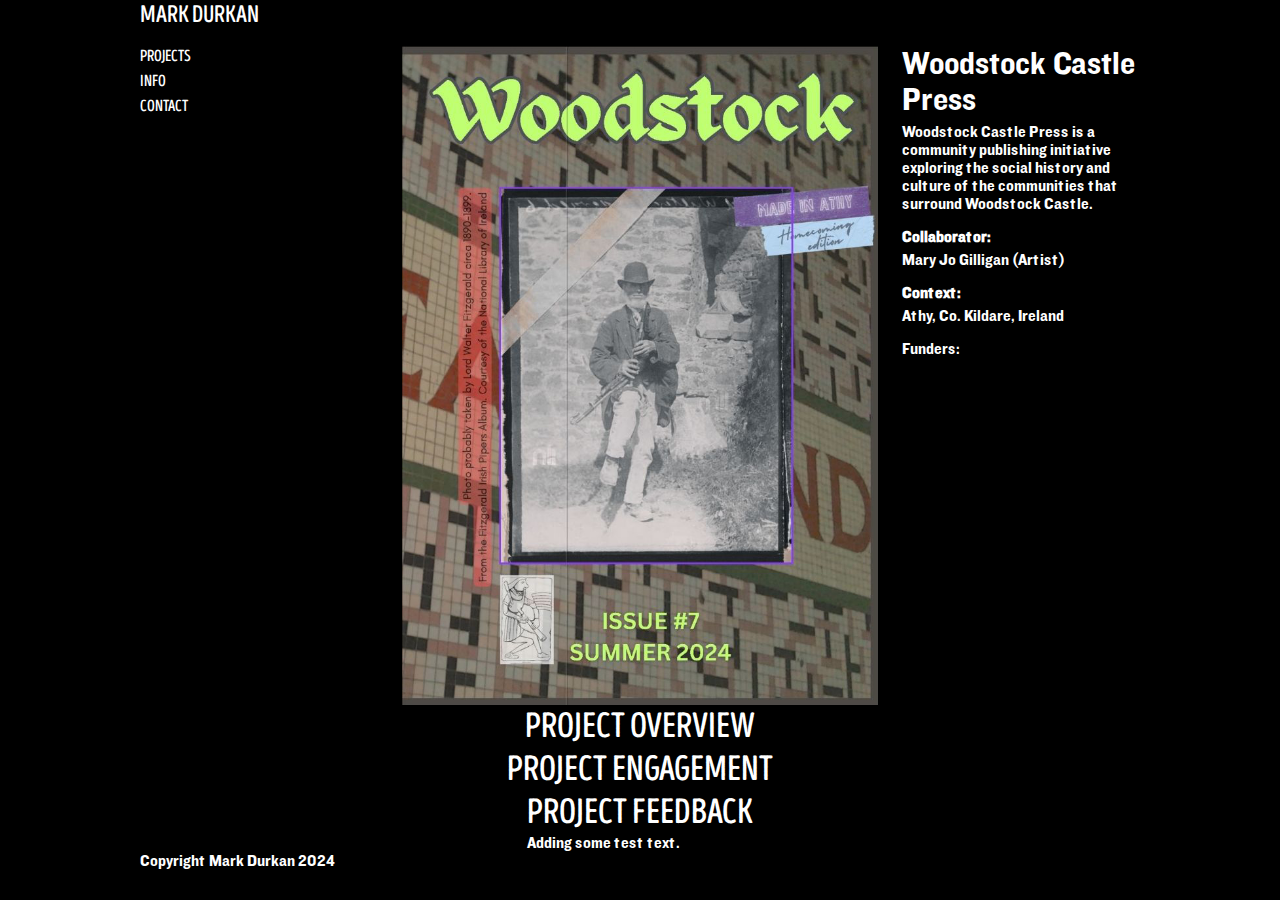
==== index.html @ ce2ef2d5 "add transition animation to the links menu" ====
<!DOCTYPE html>
<html lang="en">
<head>
    <meta charset="UTF-8">
    <meta name="viewport" content="width=device-width, initial-scale=1.0">
    <title>Woodstock</title>
    <link rel="stylesheet" href="style.css" />
</head>
<body>
    <section id="hero">
        <header>MARK DURKAN</header>
        <div id="heroContent">
            <nav>
                <ul id="pageLinks">
                    <li id="projects" class="projects links">PROJECTS
                        <ul id="projectLinks">
                            <li>WOODSTOCK</li>
                            <li>ALIBI</li>
                            <li>UNION</li>
                            <li>IN ASTONISHED WALL...</li>
                            <li>CASUAL CULT CREATION</li>
                            <li>ARCHI-TYPE</li>
                        </ul>
                    </li>
                    <li class="info links">INFO</li>
                    <li class="contact links">CONTACT</li>
                </ul>
            </nav>
            <img id="poster" src="/media/woodstock poster.jpg" 
                 alt="Poster of Woodstock project" />
            <div id="projectContext">
                    <div class="projectContextInfo">
                        <p id="projectTitle">Woodstock Castle Press</p>
                        <p>Woodstock Castle Press is a community publishing
                            initiative exploring the social history and
                            culture of the communities that surround
                            Woodstock Castle.</p>
                    </div>
                    <div class="projectContextInfo">
                        <p><strong>Collaborator:</strong></p>
                        <p>Mary Jo Gilligan (Artist)</p>
                    </div>
                    <div class="projectContextInfo">
                        <p><strong>Context:</strong></p>
                        <p>Athy, Co. Kildare, Ireland</p>
                    </div>
                    <div class="projectContextInfo">
                        <p><underline>Funders:</underline></p>
                    </div>
            </div> 
        </div>
    </section>
    <main>
        <section id="overview">
            <h1>PROJECT OVERVIEW</h1>
        </section>
        <section id="engagement">
            <h2>PROJECT ENGAGEMENT</h2>
        </section>
        <section id="feedback">
            <h2>PROJECT FEEDBACK</h2>
            <p>Adding some test text.</p>
        </section>
    </main>
 
    <footer>Copyright Mark Durkan 2024</footer>

    <script src="script.js"></script>
</body>
</html>
---- style.css ----
@font-face {
    font-family: 'HeaderFont';
    src: url('./fonts/IntroHeadB-Trial-Base.woff2') format('woff2');
    font-weight: normal;
    font-style: normal;
}

@font-face {
    font-family: 'BodyFont';
    src: url('./fonts/Knockout-HTF51-Middleweight.woff2') format('woff2');
    font-weight: normal;
    font-style: normal;
}

@font-face {
    font-family: 'BodyFontItalic';
    src: url('./fonts/Knockout-HTF51-Middleweight.woff2') format('woff2');
    font-weight: normal;
    font-style: italic;
}
* {
    margin: 0px;
    padding: 0px;
}
body {
    font-family: 'BodyFont', sans-serif;
    background: black;
    color: white;
    width: 80%;
    max-width: 1000px;
    margin: 0 auto;
}
header {
    font-family: 'HeaderFont', sans-serif;
    font-size: 1.5rem;
}
h1, h2, h3, h4, h5, h6 {
    font-family: 'HeaderFont', sans-serif;
    font-weight: normal;
    font-size: 2.2rem;
}
main {
    display: flex;
    flex-direction: column;
    align-items: center;
}
#heroContent {
    display: grid;
    grid-template-columns: 1fr 2fr 1fr;
    gap: 1.5rem;
    padding-top: 1rem;
}
#poster {
    width: 100%;
    max-width: 600px;
    min-width: 40%;
}
nav {

}
ul {
    list-style: none;
    font-family: 'HeaderFont', sans-serif;
}
#pageLinks {
    display: flex;
    flex-direction: column;
    gap: 5px;
    position: relative;
}
.links {
    position: relative;
    cursor: pointer;
    transition: transform 0.3s ease;
}
#projectLinks {    
    visibility: hidden;
    list-style-type: none;
    position: absolute;
    top: 100%;
    z-index: 1;
    opacity: 0;
    transform: translateX(0px);
    transition: opacity .4s ease, transform .5s ease, visibility .4s ease;
}
#projects:hover #projectLinks {
    visibility: visible;
    opacity: 1;
    transform: translateX(20px);
}
#projectContext {
    display: flex;
    flex-direction: column;
    align-items: flex-start;
}

.projectContextInfo {
    /* border: solid 1px red; */
    display: flex;
    flex-direction: column;
    margin-bottom: 15px;
}
.projectContextInfo p:first-child {
    margin-bottom: 5px;
}
#projectTitle {
    font-size: 2rem;
}
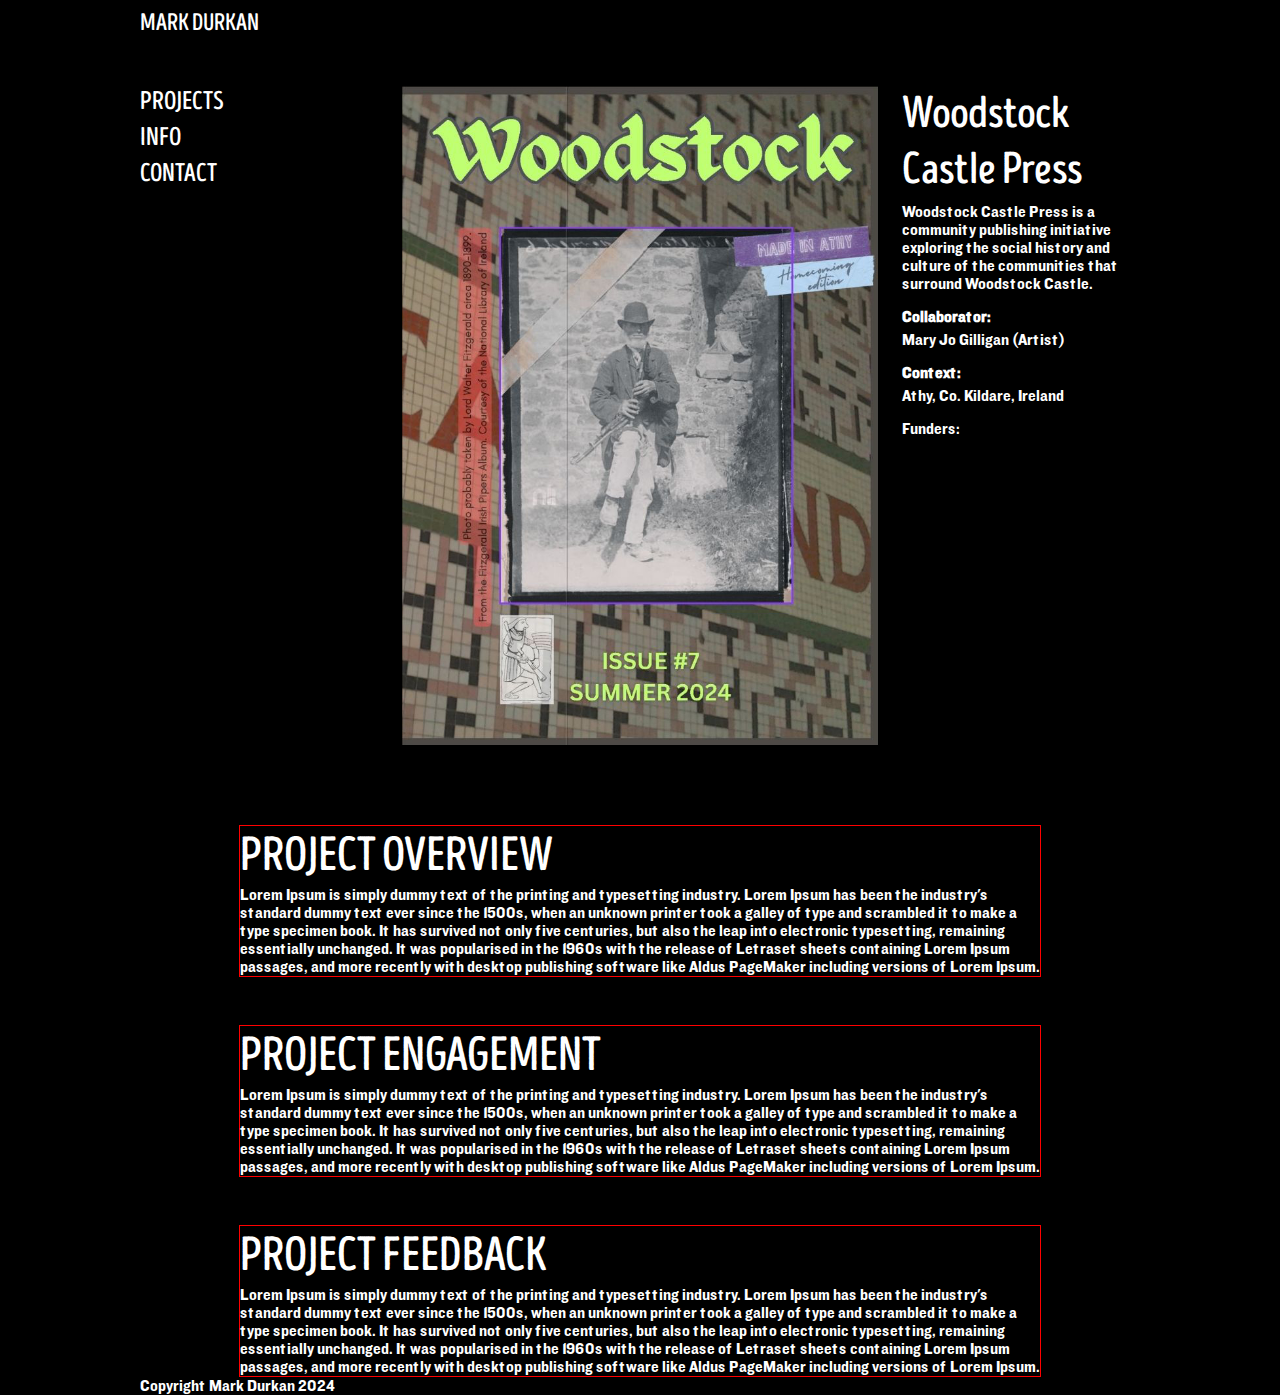
==== commit d36bdd7b: "add fluid resizing to text" ====
--- a/index.html
+++ b/index.html
@@ -30,7 +30,7 @@
                  alt="Poster of Woodstock project" />
             <div id="projectContext">
                     <div class="projectContextInfo">
-                        <p id="projectTitle">Woodstock Castle Press</p>
+                        <p id="projectTitle" class="heading">Woodstock Castle Press</p>
                         <p>Woodstock Castle Press is a community publishing
                             initiative exploring the social history and
                             culture of the communities that surround
@@ -51,15 +51,50 @@
         </div>
     </section>
     <main>
-        <section id="overview">
-            <h1>PROJECT OVERVIEW</h1>
+        <section id="overview" class="projectContent">
+            <h1 class="projectContentHeading">PROJECT OVERVIEW</h1>
+            <p>Lorem Ipsum is simply dummy text of the printing and 
+                typesetting industry. Lorem Ipsum has been the 
+                industry's standard dummy text ever since the 1500s, 
+                when an unknown printer took a galley of type and 
+                scrambled it to make a type specimen book. It has 
+                survived not only five centuries, but also the leap 
+                into electronic typesetting, remaining essentially 
+                unchanged. It was popularised in the 1960s with the 
+                release of Letraset sheets containing Lorem Ipsum 
+                passages, and more recently with desktop publishing 
+                software like Aldus PageMaker including versions of 
+                Lorem Ipsum.</p>
         </section>
-        <section id="engagement">
-            <h2>PROJECT ENGAGEMENT</h2>
+        <section id="engagement" class="projectContent">
+            <h2 class="projectContentHeading">PROJECT ENGAGEMENT</h2>
+            <p>Lorem Ipsum is simply dummy text of the printing and 
+                typesetting industry. Lorem Ipsum has been the 
+                industry's standard dummy text ever since the 1500s, 
+                when an unknown printer took a galley of type and 
+                scrambled it to make a type specimen book. It has 
+                survived not only five centuries, but also the leap 
+                into electronic typesetting, remaining essentially 
+                unchanged. It was popularised in the 1960s with the 
+                release of Letraset sheets containing Lorem Ipsum 
+                passages, and more recently with desktop publishing 
+                software like Aldus PageMaker including versions of 
+                Lorem Ipsum.</p>
         </section>
-        <section id="feedback">
-            <h2>PROJECT FEEDBACK</h2>
-            <p>Adding some test text.</p>
+        <section id="feedback" class="projectContent">
+            <h2 class="projectContentHeading">PROJECT FEEDBACK</h2>
+            <p>Lorem Ipsum is simply dummy text of the printing and 
+                typesetting industry. Lorem Ipsum has been the 
+                industry's standard dummy text ever since the 1500s, 
+                when an unknown printer took a galley of type and 
+                scrambled it to make a type specimen book. It has 
+                survived not only five centuries, but also the leap 
+                into electronic typesetting, remaining essentially 
+                unchanged. It was popularised in the 1960s with the 
+                release of Letraset sheets containing Lorem Ipsum 
+                passages, and more recently with desktop publishing 
+                software like Aldus PageMaker including versions of 
+                Lorem Ipsum.</p>
         </section>
     </main>
  
--- a/style.css
+++ b/style.css
@@ -23,6 +23,7 @@
     padding: 0px;
 }
 body {
+    padding-top: .5rem;
     font-family: 'BodyFont', sans-serif;
     background: black;
     color: white;
@@ -37,32 +38,29 @@
 h1, h2, h3, h4, h5, h6 {
     font-family: 'HeaderFont', sans-serif;
     font-weight: normal;
-    font-size: 2.2rem;
+    font-size: clamp(2rem, 4vw, 3rem);
 }
-main {
-    display: flex;
-    flex-direction: column;
-    align-items: center;
+p {
+    font-family: 'BodyFont', sans-serif;
+    font-size: clamp(1rem, 1.25vw, 1.25rem);
 }
 #heroContent {
     display: grid;
     grid-template-columns: 1fr 2fr 1fr;
     gap: 1.5rem;
-    padding-top: 1rem;
+    padding: 3rem 0;
 }
 #poster {
     width: 100%;
     max-width: 600px;
-    min-width: 40%;
-}
-nav {
-
+    /* min-width: 40%; */
 }
 ul {
     list-style: none;
     font-family: 'HeaderFont', sans-serif;
 }
 #pageLinks {
+    font-size: clamp(1.3rem, 2vw, 1.6rem);
     display: flex;
     flex-direction: column;
     gap: 5px;
@@ -93,9 +91,7 @@
     flex-direction: column;
     align-items: flex-start;
 }
-
 .projectContextInfo {
-    /* border: solid 1px red; */
     display: flex;
     flex-direction: column;
     margin-bottom: 15px;
@@ -104,5 +100,19 @@
     margin-bottom: 5px;
 }
 #projectTitle {
-    font-size: 2rem;
+    font-size: clamp(1.8rem, 4vw, 2.8rem);
+    font-family: 'HeaderFont', sans-serif;
 }
+main {
+    padding-top: 2rem;
+    display: flex;
+    flex-direction: column;
+    align-items: center;
+    gap: 3rem;
+}
+.projectContent {
+    border: solid 1px red;
+    display: grid;
+    width: 80%;
+    justify-content: center;
+}
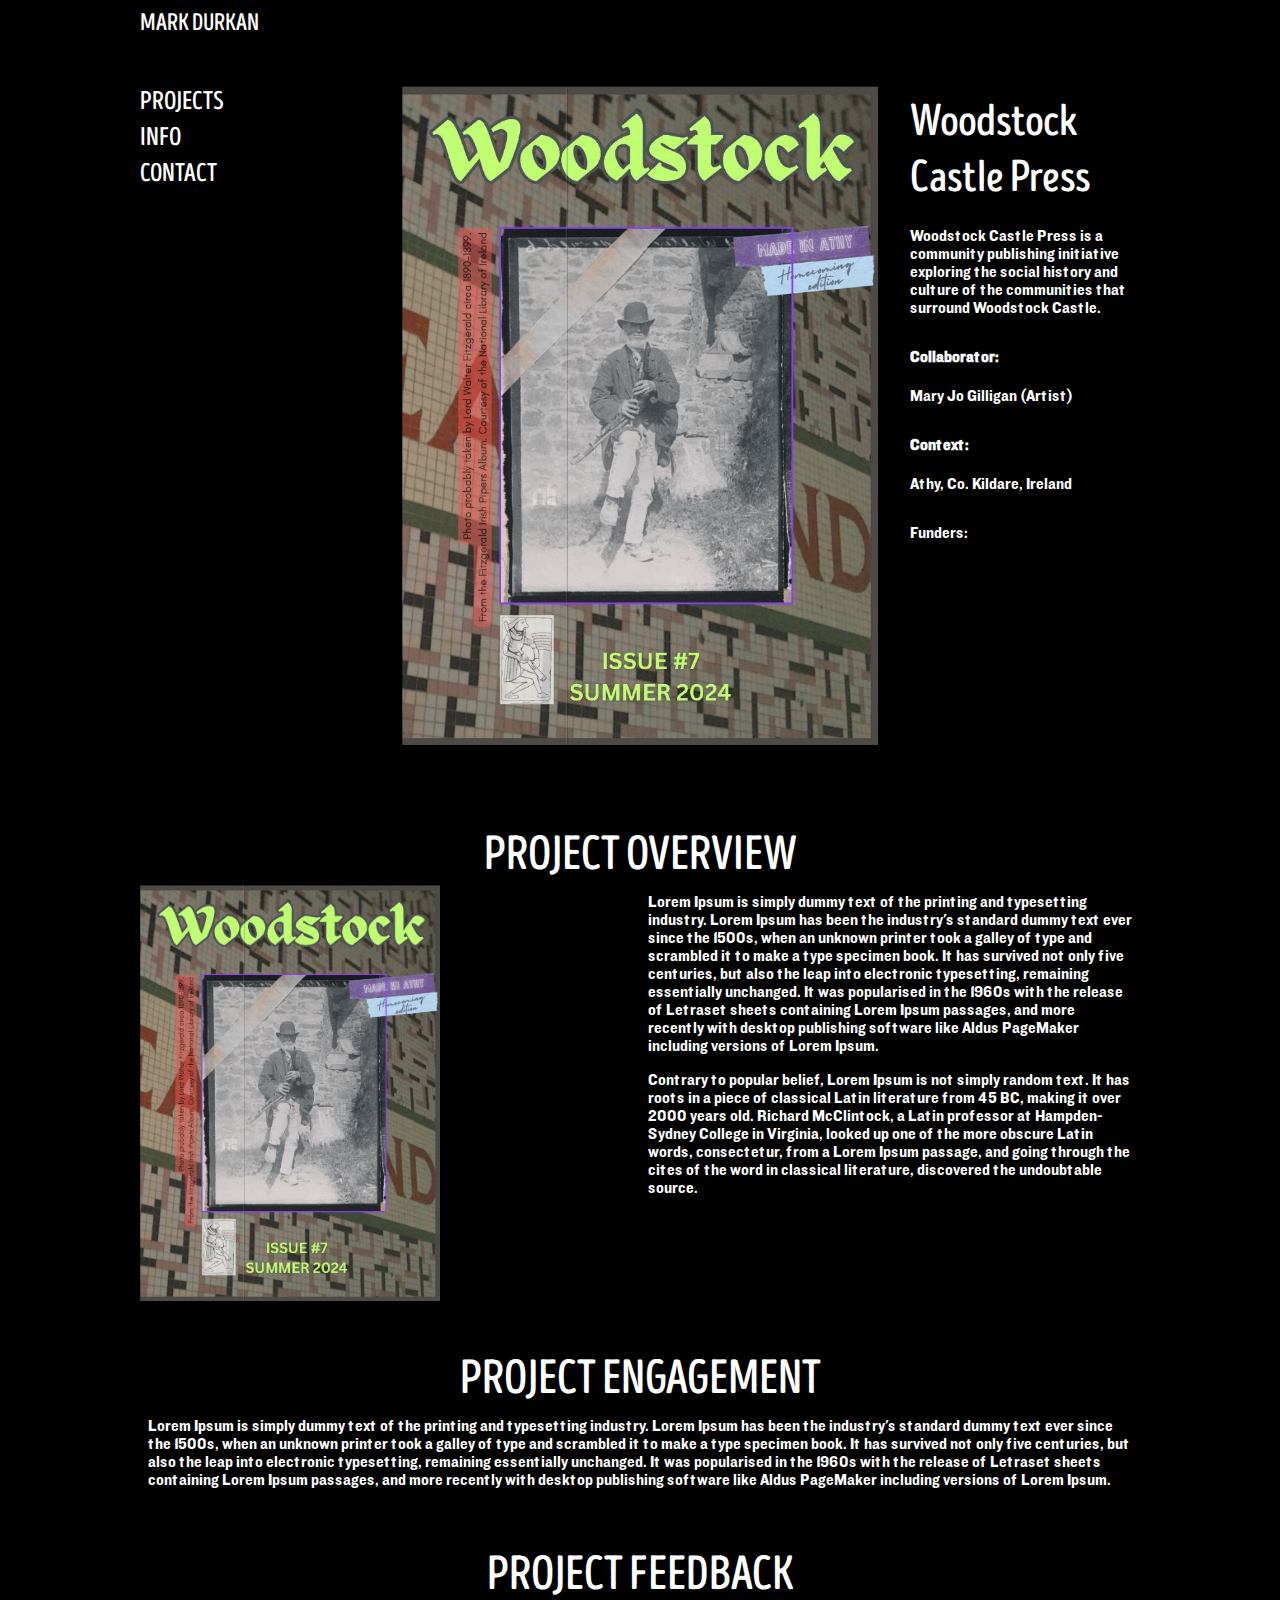
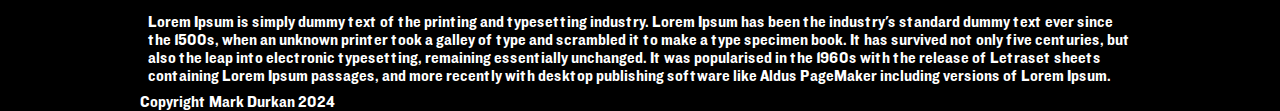
==== commit f330166d: "add further styling to the main content and an image to help with layout" ====
--- a/index.html
+++ b/index.html
@@ -53,18 +53,36 @@
     <main>
         <section id="overview" class="projectContent">
             <h1 class="projectContentHeading">PROJECT OVERVIEW</h1>
-            <p>Lorem Ipsum is simply dummy text of the printing and 
-                typesetting industry. Lorem Ipsum has been the 
-                industry's standard dummy text ever since the 1500s, 
-                when an unknown printer took a galley of type and 
-                scrambled it to make a type specimen book. It has 
-                survived not only five centuries, but also the leap 
-                into electronic typesetting, remaining essentially 
-                unchanged. It was popularised in the 1960s with the 
-                release of Letraset sheets containing Lorem Ipsum 
-                passages, and more recently with desktop publishing 
-                software like Aldus PageMaker including versions of 
-                Lorem Ipsum.</p>
+            <div class="projectContentBody">
+                <img src="/media/woodstock poster.jpg" width="300px" height="auto"/>
+                <div class="projectContentText">
+                    <p>Lorem Ipsum is simply dummy text of the printing and
+                        typesetting industry. Lorem Ipsum has been the
+                        industry's standard dummy text ever since the 1500s,
+                        when an unknown printer took a galley of type and
+                        scrambled it to make a type specimen book. It has
+                        survived not only five centuries, but also the leap
+                        into electronic typesetting, remaining essentially
+                        unchanged. It was popularised in the 1960s with the
+                        release of Letraset sheets containing Lorem Ipsum
+                        passages, and more recently with desktop publishing
+                        software like Aldus PageMaker including versions of
+                        Lorem Ipsum.
+                    </p>
+                    <p>
+                        Contrary to popular belief, Lorem Ipsum is not
+                        simply random text. It has roots in a piece of
+                        classical Latin literature from 45 BC, making
+                        it over 2000 years old. Richard McClintock, a
+                        Latin professor at Hampden-Sydney College in
+                        Virginia, looked up one of the more obscure
+                        Latin words, consectetur, from a Lorem Ipsum
+                        passage, and going through the cites of the
+                        word in classical literature, discovered the
+                        undoubtable source.
+                    </p>
+                </div>
+            </div>
         </section>
         <section id="engagement" class="projectContent">
             <h2 class="projectContentHeading">PROJECT ENGAGEMENT</h2>
--- a/style.css
+++ b/style.css
@@ -43,6 +43,7 @@
 p {
     font-family: 'BodyFont', sans-serif;
     font-size: clamp(1rem, 1.25vw, 1.25rem);
+    padding: .5rem;
 }
 #heroContent {
     display: grid;
@@ -86,6 +87,10 @@
     opacity: 1;
     transform: translateX(20px);
 }
+.projectContentHeading {
+    /* border: solid 1px green; */
+    text-align: center;
+}
 #projectContext {
     display: flex;
     flex-direction: column;
@@ -104,6 +109,7 @@
     font-family: 'HeaderFont', sans-serif;
 }
 main {
+    /* border: solid 1px blue;; */
     padding-top: 2rem;
     display: flex;
     flex-direction: column;
@@ -111,8 +117,12 @@
     gap: 3rem;
 }
 .projectContent {
-    border: solid 1px red;
     display: grid;
-    width: 80%;
+    
+}
+.projectContentBody {
+    /* border: solid 1px red; */
+    display: grid;
+    grid-template-columns: 1fr 1fr;
     justify-content: center;
 }
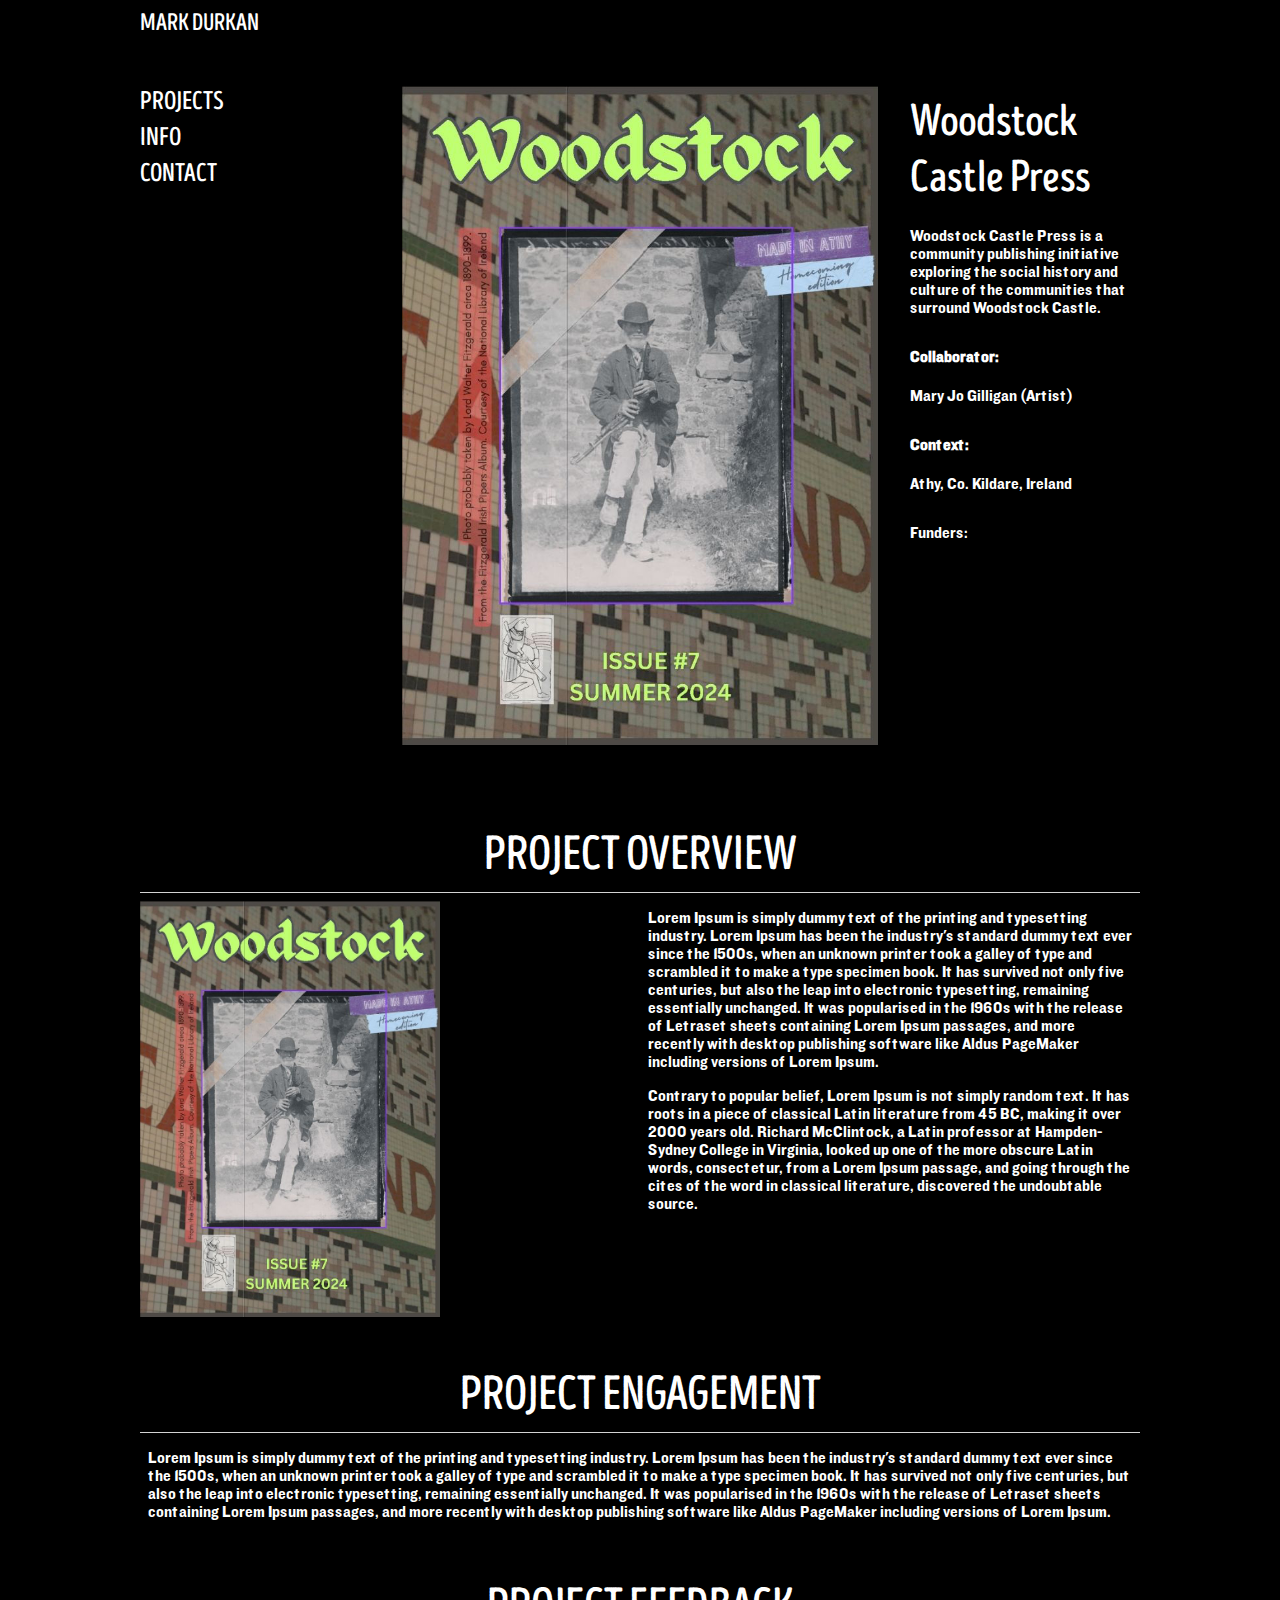
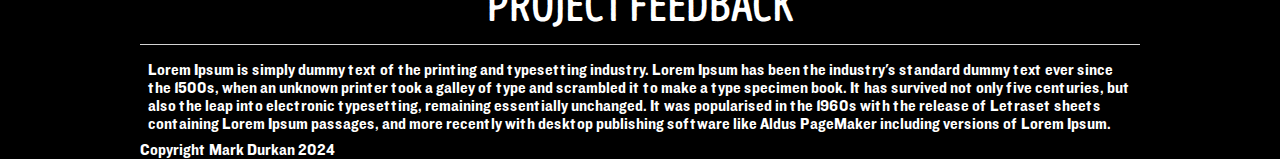
==== commit 4230ec90: "add a test page for links and link styling" ====
--- a/index.html
+++ b/index.html
@@ -8,7 +8,7 @@
 </head>
 <body>
     <section id="hero">
-        <header>MARK DURKAN</header>
+        <header><a href="./index.html">MARK DURKAN</a></header>
         <div id="heroContent">
             <nav>
                 <ul id="pageLinks">
@@ -22,7 +22,7 @@
                             <li>ARCHI-TYPE</li>
                         </ul>
                     </li>
-                    <li class="info links">INFO</li>
+                    <li class="info links"><a href="./project-page.html">INFO</a></li>
                     <li class="contact links">CONTACT</li>
                 </ul>
             </nav>
--- a/style.css
+++ b/style.css
@@ -89,7 +89,7 @@
 }
 .projectContentHeading {
     /* border: solid 1px green; */
-    text-align: center;
+    text-align: center
 }
 #projectContext {
     display: flex;
@@ -126,3 +126,34 @@
     grid-template-columns: 1fr 1fr;
     justify-content: center;
 }
+
+.projectContentHeading {
+    /* border: solid 1px green; */
+    text-align: center; /* Center the text */
+    position: relative; /* Position for the pseudo-element */
+    margin-bottom: 1rem; /* Add some space for the line */
+}
+
+.projectContentHeading::after {
+    content: "";
+    display: block;
+    width: 100%;
+    height: 1px;
+    background-color: lightgrey;
+    position: absolute;
+    bottom: -0.5rem; /* Position the line between heading and body */
+    left: 0;
+}
+a {
+    text-decoration: none;
+    color: inherit;
+    cursor: pointer; /* Changes the cursor to the default arrow */
+    outline: none; /* Removes the outline on focus */
+  }
+  
+  a:hover, a:focus {
+    text-decoration: none;
+    color: grey;
+    cursor: pointer;
+    outline: none;
+  }
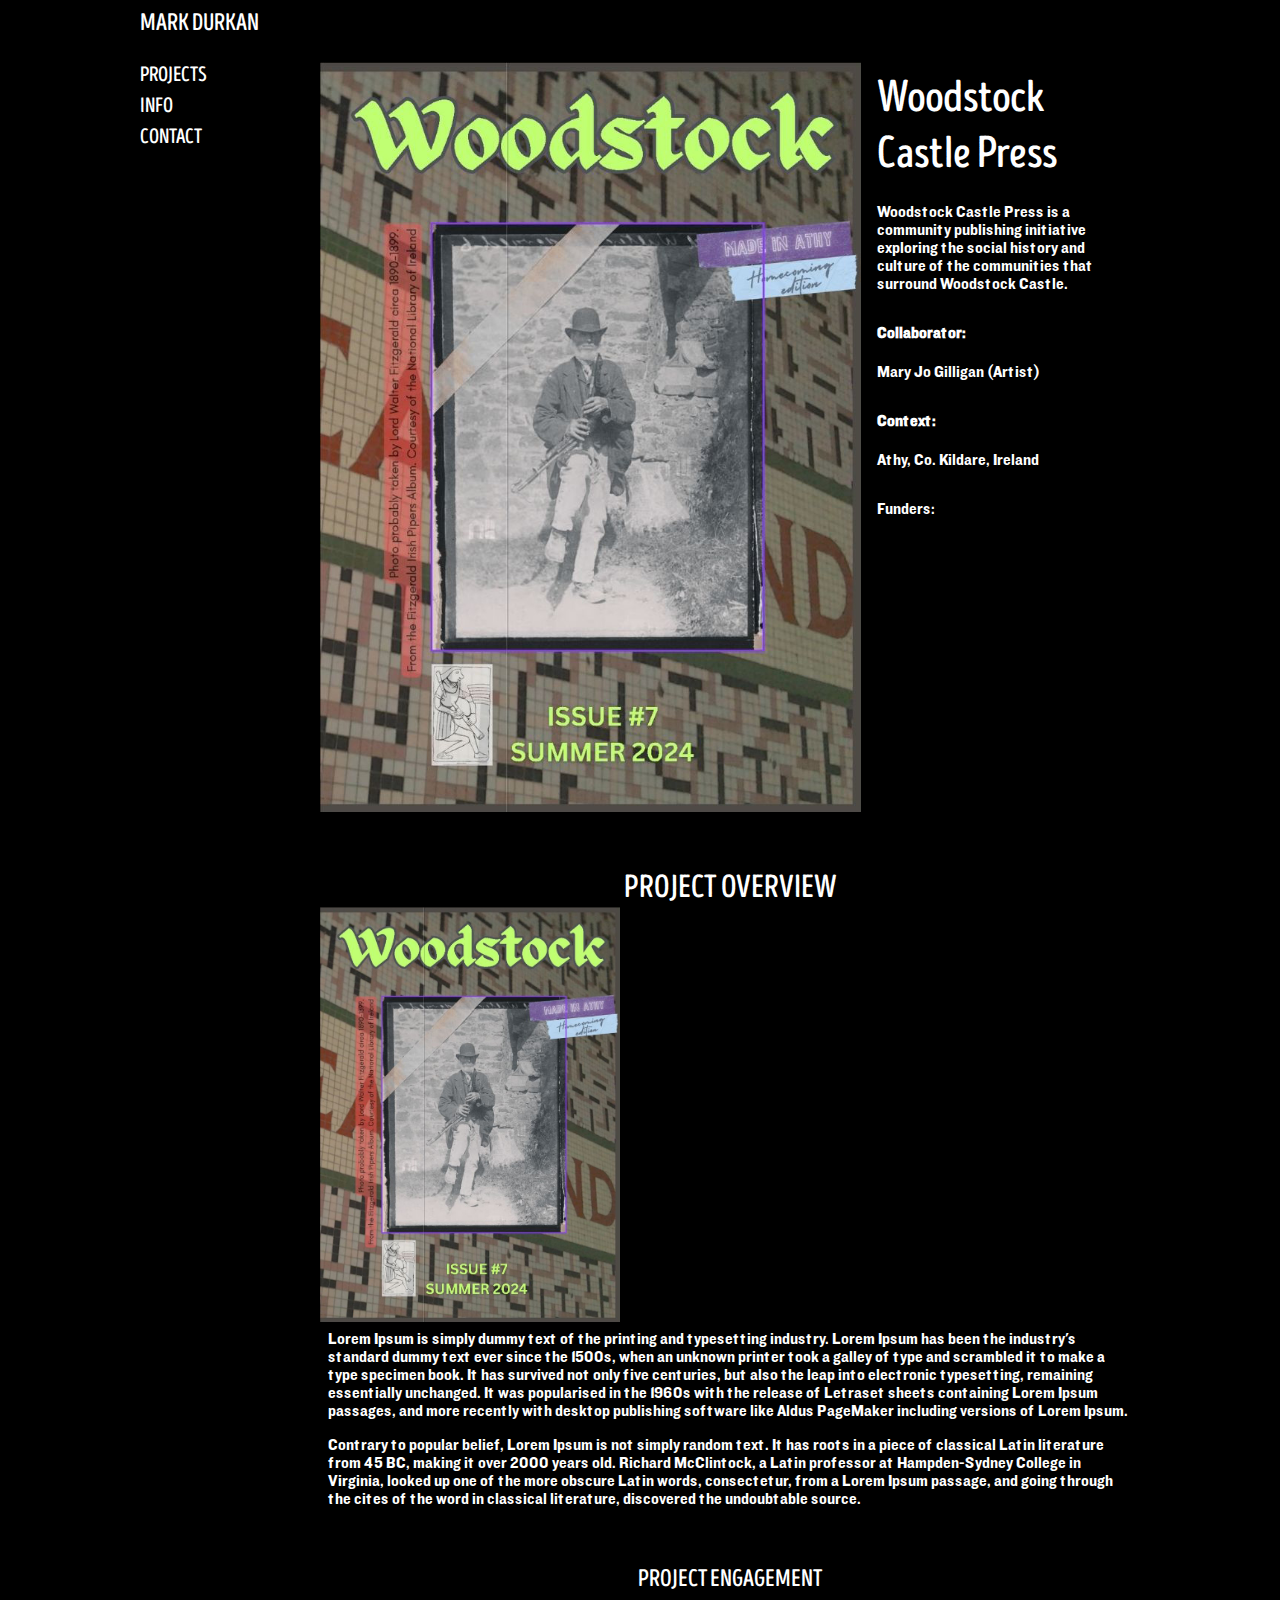
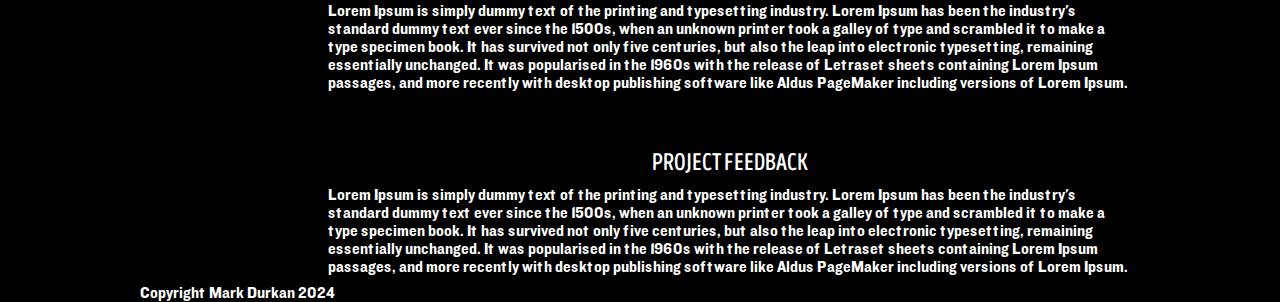
==== commit 538cd432: "updating layout of project page after recent feedback" ====
--- a/index.html
+++ b/index.html
@@ -6,56 +6,86 @@
     <title>Woodstock</title>
     <link rel="stylesheet" href="style.css" />
 </head>
-<body>
-    <section id="hero">
-        <header><a href="./index.html">MARK DURKAN</a></header>
-        <div id="heroContent">
-            <nav>
-                <ul id="pageLinks">
-                    <li id="projects" class="projects links">PROJECTS
-                        <ul id="projectLinks">
-                            <li>WOODSTOCK</li>
-                            <li>ALIBI</li>
-                            <li>UNION</li>
-                            <li>IN ASTONISHED WALL...</li>
-                            <li>CASUAL CULT CREATION</li>
-                            <li>ARCHI-TYPE</li>
-                        </ul>
-                    </li>
-                    <li class="info links"><a href="./project-page.html">INFO</a></li>
-                    <li class="contact links">CONTACT</li>
-                </ul>
-            </nav>
-            <img id="poster" src="/media/woodstock poster.jpg" 
-                 alt="Poster of Woodstock project" />
-            <div id="projectContext">
-                    <div class="projectContextInfo">
-                        <p id="projectTitle" class="heading">Woodstock Castle Press</p>
-                        <p>Woodstock Castle Press is a community publishing
-                            initiative exploring the social history and
-                            culture of the communities that surround
-                            Woodstock Castle.</p>
+<body> 
+    <header><a href="./index.html">MARK DURKAN</a></header>
+    <div class="projectContent">
+        <nav>   
+            <ul id="pageLinks">
+                <li id="projects" class="projects links">PROJECTS
+                    <ul id="projectLinks">
+                        <li>WOODSTOCK</li>
+                        <li>ALIBI</li>
+                        <li>UNION</li>
+                        <li>IN ASTONISHED WALL...</li>
+                        <li>CASUAL CULT CREATION</li>
+                        <li>ARCHI-TYPE</li>
+                    </ul>
+                </li>
+                <li class="info links"><a href="./project-page.html">INFO</a></li>
+                <li class="contact links"><a href="./project-page.html">CONTACT</a></li>
+            </ul>
+        </nav>
+        <div>
+            <section id="hero">
+                    <div id="heroContent">
+                        <img id="poster" src="/media/woodstock poster.jpg"
+                            alt="Poster of Woodstock project" />
+                        <div id="projectContext">
+                                <div class="projectContextInfo">
+                                    <p id="projectTitle" class="heading">Woodstock Castle Press</p>
+                                    <p>Woodstock Castle Press is a community publishing
+                                        initiative exploring the social history and
+                                        culture of the communities that surround
+                                        Woodstock Castle.</p>
+                                </div>
+                                <div class="projectContextInfo">
+                                    <p><strong>Collaborator:</strong></p>
+                                    <p>Mary Jo Gilligan (Artist)</p>
+                                </div>
+                                <div class="projectContextInfo">
+                                    <p><strong>Context:</strong></p>
+                                    <p>Athy, Co. Kildare, Ireland</p>
+                                </div>
+                                <div class="projectContextInfo">
+                                    <p><underline>Funders:</underline></p>
+                                </div>
+                        </div>
                     </div>
-                    <div class="projectContextInfo">
-                        <p><strong>Collaborator:</strong></p>
-                        <p>Mary Jo Gilligan (Artist)</p>
-                    </div>
-                    <div class="projectContextInfo">
-                        <p><strong>Context:</strong></p>
-                        <p>Athy, Co. Kildare, Ireland</p>
-                    </div>
-                    <div class="projectContextInfo">
-                        <p><underline>Funders:</underline></p>
-                    </div>
-            </div> 
-        </div>
-    </section>
-    <main>
-        <section id="overview" class="projectContent">
-            <h1 class="projectContentHeading">PROJECT OVERVIEW</h1>
-            <div class="projectContentBody">
-                <img src="/media/woodstock poster.jpg" width="300px" height="auto"/>
-                <div class="projectContentText">
+            </section>
+            <main>
+                <section id="overview" class="projectContentSection">
+                    <h1 class="projectContentHeading">PROJECT OVERVIEW</h1>
+                        <img src="/media/woodstock poster.jpg" width="300px" height="auto"/>
+                        <div class="projectContentText">
+                            <p>Lorem Ipsum is simply dummy text of the printing and
+                                typesetting industry. Lorem Ipsum has been the
+                                industry's standard dummy text ever since the 1500s,
+                                when an unknown printer took a galley of type and
+                                scrambled it to make a type specimen book. It has
+                                survived not only five centuries, but also the leap
+                                into electronic typesetting, remaining essentially
+                                unchanged. It was popularised in the 1960s with the
+                                release of Letraset sheets containing Lorem Ipsum
+                                passages, and more recently with desktop publishing
+                                software like Aldus PageMaker including versions of
+                                Lorem Ipsum.
+                            </p>
+                            <p>
+                                Contrary to popular belief, Lorem Ipsum is not
+                                simply random text. It has roots in a piece of
+                                classical Latin literature from 45 BC, making
+                                it over 2000 years old. Richard McClintock, a
+                                Latin professor at Hampden-Sydney College in
+                                Virginia, looked up one of the more obscure
+                                Latin words, consectetur, from a Lorem Ipsum
+                                passage, and going through the cites of the
+                                word in classical literature, discovered the
+                                undoubtable source.
+                            </p>
+                        </div>
+                </section>
+                <section id="engagement" class="projectContentSection">
+                    <h2 class="projectContentHeading">PROJECT ENGAGEMENT</h2>
                     <p>Lorem Ipsum is simply dummy text of the printing and
                         typesetting industry. Lorem Ipsum has been the
                         industry's standard dummy text ever since the 1500s,
@@ -67,57 +97,27 @@
                         release of Letraset sheets containing Lorem Ipsum
                         passages, and more recently with desktop publishing
                         software like Aldus PageMaker including versions of
-                        Lorem Ipsum.
-                    </p>
-                    <p>
-                        Contrary to popular belief, Lorem Ipsum is not
-                        simply random text. It has roots in a piece of
-                        classical Latin literature from 45 BC, making
-                        it over 2000 years old. Richard McClintock, a
-                        Latin professor at Hampden-Sydney College in
-                        Virginia, looked up one of the more obscure
-                        Latin words, consectetur, from a Lorem Ipsum
-                        passage, and going through the cites of the
-                        word in classical literature, discovered the
-                        undoubtable source.
-                    </p>
-                </div>
-            </div>
-        </section>
-        <section id="engagement" class="projectContent">
-            <h2 class="projectContentHeading">PROJECT ENGAGEMENT</h2>
-            <p>Lorem Ipsum is simply dummy text of the printing and 
-                typesetting industry. Lorem Ipsum has been the 
-                industry's standard dummy text ever since the 1500s, 
-                when an unknown printer took a galley of type and 
-                scrambled it to make a type specimen book. It has 
-                survived not only five centuries, but also the leap 
-                into electronic typesetting, remaining essentially 
-                unchanged. It was popularised in the 1960s with the 
-                release of Letraset sheets containing Lorem Ipsum 
-                passages, and more recently with desktop publishing 
-                software like Aldus PageMaker including versions of 
-                Lorem Ipsum.</p>
-        </section>
-        <section id="feedback" class="projectContent">
-            <h2 class="projectContentHeading">PROJECT FEEDBACK</h2>
-            <p>Lorem Ipsum is simply dummy text of the printing and 
-                typesetting industry. Lorem Ipsum has been the 
-                industry's standard dummy text ever since the 1500s, 
-                when an unknown printer took a galley of type and 
-                scrambled it to make a type specimen book. It has 
-                survived not only five centuries, but also the leap 
-                into electronic typesetting, remaining essentially 
-                unchanged. It was popularised in the 1960s with the 
-                release of Letraset sheets containing Lorem Ipsum 
-                passages, and more recently with desktop publishing 
-                software like Aldus PageMaker including versions of 
-                Lorem Ipsum.</p>
-        </section>
-    </main>
- 
+                        Lorem Ipsum.</p>
+                </section>
+                <section id="feedback" class="projectContentSection">
+                    <h2 class="projectContentHeading">PROJECT FEEDBACK</h2>
+                    <p>Lorem Ipsum is simply dummy text of the printing and
+                        typesetting industry. Lorem Ipsum has been the
+                        industry's standard dummy text ever since the 1500s,
+                        when an unknown printer took a galley of type and
+                        scrambled it to make a type specimen book. It has
+                        survived not only five centuries, but also the leap
+                        into electronic typesetting, remaining essentially
+                        unchanged. It was popularised in the 1960s with the
+                        release of Letraset sheets containing Lorem Ipsum
+                        passages, and more recently with desktop publishing
+                        software like Aldus PageMaker including versions of
+                        Lorem Ipsum.</p>
+                </section>
+            </main>
+        </div>
+    </div> 
     <footer>Copyright Mark Durkan 2024</footer>
-
     <script src="script.js"></script>
 </body>
 </html>--- a/style.css
+++ b/style.css
@@ -27,29 +27,43 @@
     font-family: 'BodyFont', sans-serif;
     background: black;
     color: white;
-    width: 80%;
+    width: 95%;
     max-width: 1000px;
     margin: 0 auto;
+    display: flex;
+    flex-direction: column;
+    /* border: solid 1px green; */
 }
 header {
     font-family: 'HeaderFont', sans-serif;
     font-size: 1.5rem;
+    /* border: solid 1px yellow; */
 }
 h1, h2, h3, h4, h5, h6 {
     font-family: 'HeaderFont', sans-serif;
     font-weight: normal;
-    font-size: clamp(2rem, 4vw, 3rem);
+    /* font-size: clamp(2rem, 4vw, 3rem); */
 }
 p {
     font-family: 'BodyFont', sans-serif;
     font-size: clamp(1rem, 1.25vw, 1.25rem);
     padding: .5rem;
 }
+.projectContent {
+    /* border: solid 1px red; */
+    display: grid;
+    grid-template-columns: 1fr 5fr;
+    gap: 1rem;
+}
+nav {
+    /* border: solid 1px blue; */
+    padding: 1.5rem 0;
+}
 #heroContent {
     display: grid;
-    grid-template-columns: 1fr 2fr 1fr;
-    gap: 1.5rem;
-    padding: 3rem 0;
+    grid-template-columns: 2fr 1fr;
+    gap: .5rem;
+    padding: 1.5rem 0;
 }
 #poster {
     width: 100%;
@@ -61,7 +75,7 @@
     font-family: 'HeaderFont', sans-serif;
 }
 #pageLinks {
-    font-size: clamp(1.3rem, 2vw, 1.6rem);
+    font-size: clamp(1.1rem, 2vw, 1.3rem);
     display: flex;
     flex-direction: column;
     gap: 5px;
@@ -116,9 +130,9 @@
     align-items: center;
     gap: 3rem;
 }
-.projectContent {
+.projectContentSection{
     display: grid;
-    
+    grid-template-columns: 1fr;
 }
 .projectContentBody {
     /* border: solid 1px red; */
@@ -127,23 +141,7 @@
     justify-content: center;
 }
 
-.projectContentHeading {
-    /* border: solid 1px green; */
-    text-align: center; /* Center the text */
-    position: relative; /* Position for the pseudo-element */
-    margin-bottom: 1rem; /* Add some space for the line */
-}
 
-.projectContentHeading::after {
-    content: "";
-    display: block;
-    width: 100%;
-    height: 1px;
-    background-color: lightgrey;
-    position: absolute;
-    bottom: -0.5rem; /* Position the line between heading and body */
-    left: 0;
-}
 a {
     text-decoration: none;
     color: inherit;
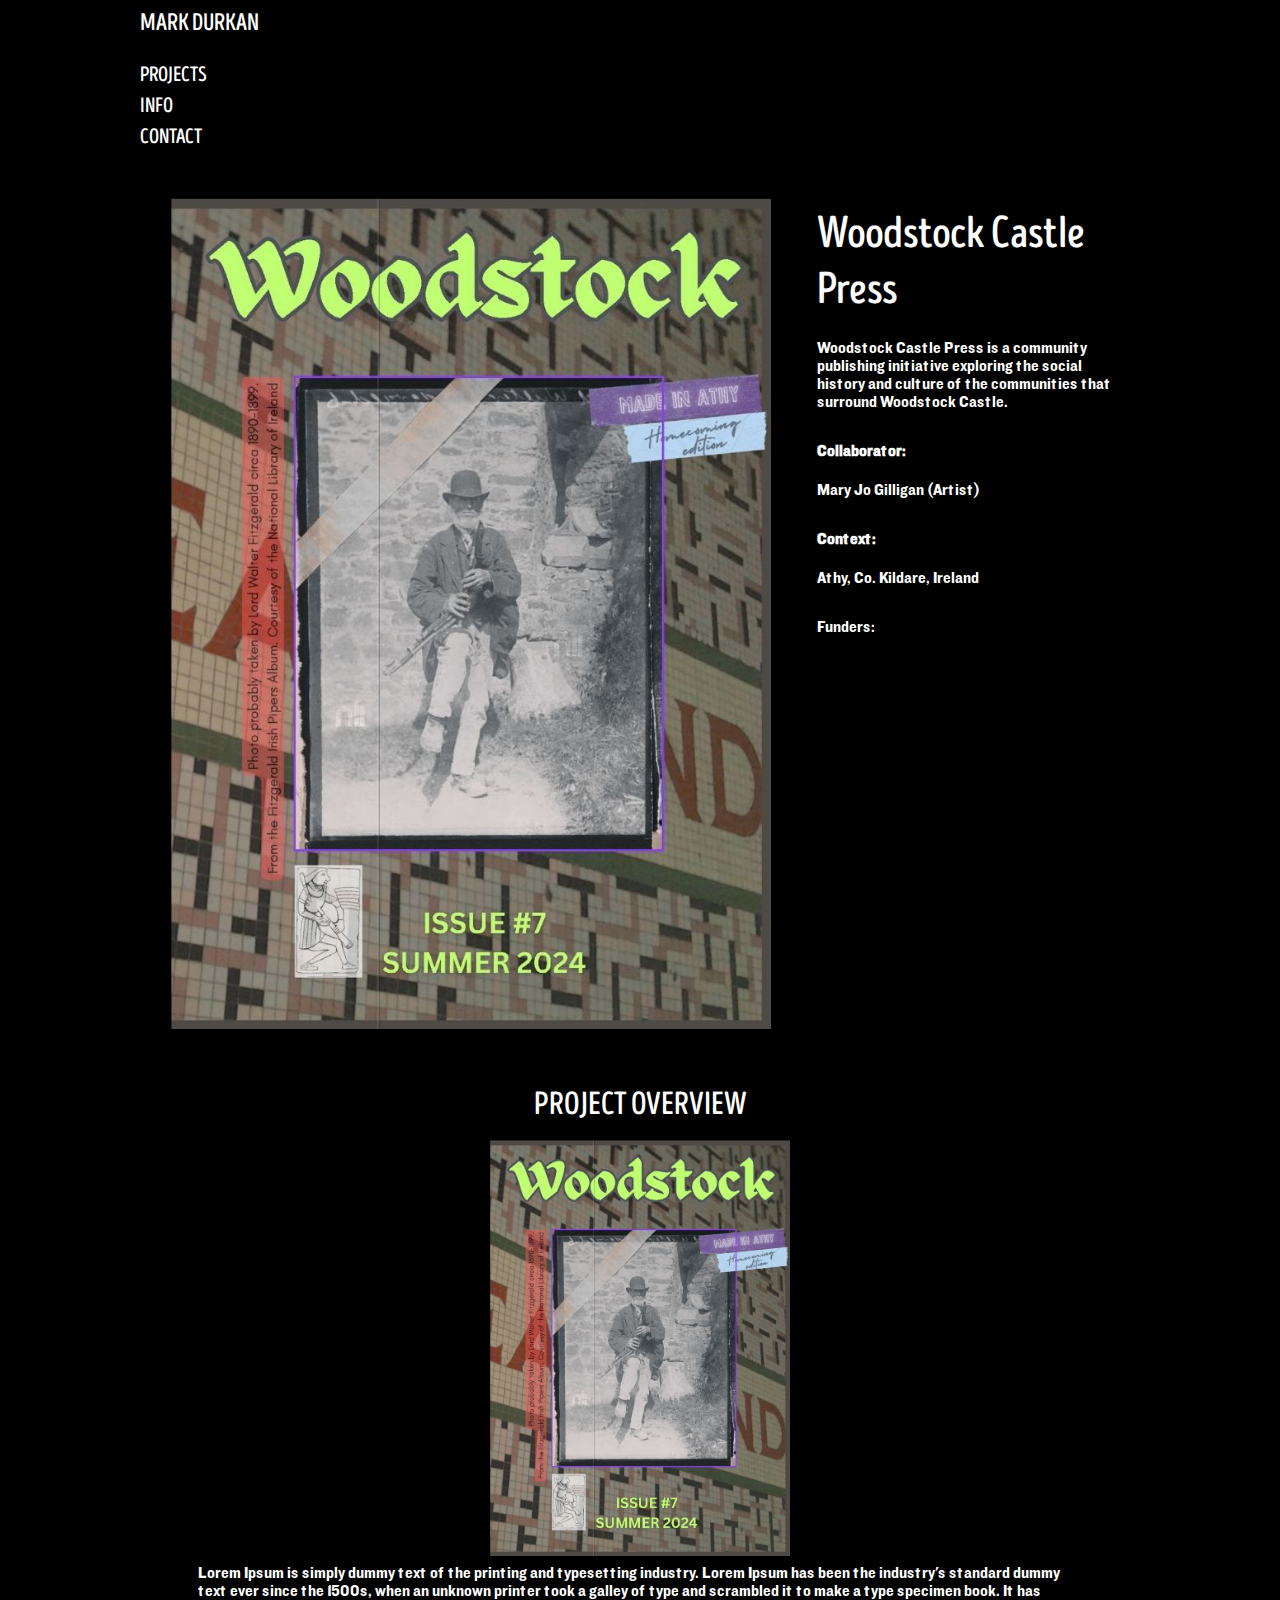
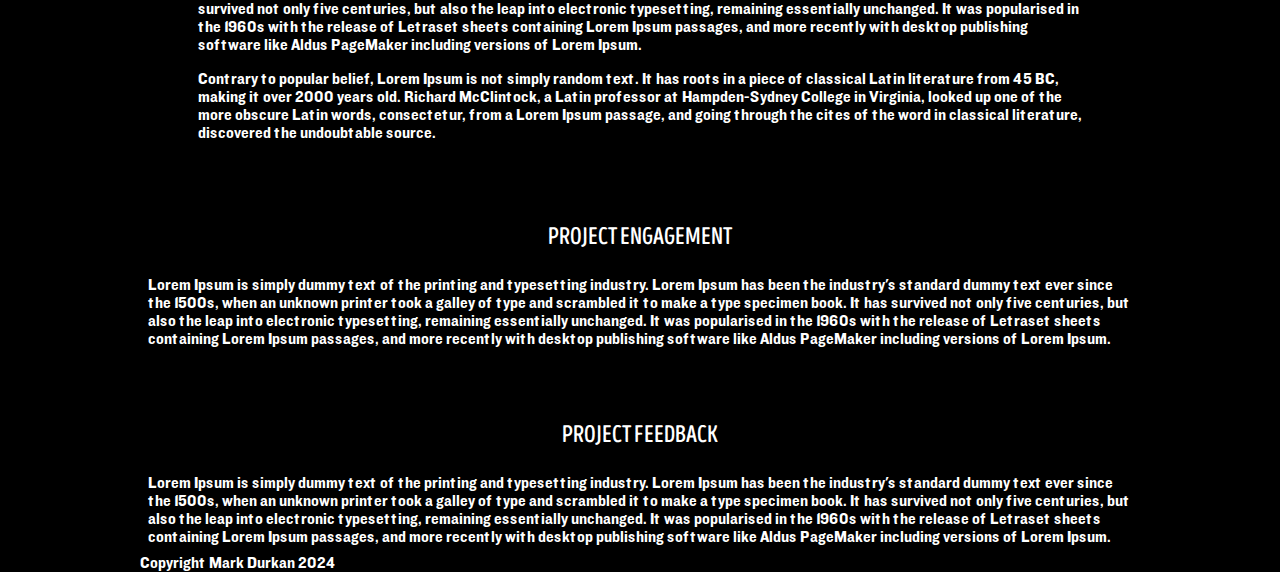
==== commit 0c73b9fd: "adding a new style to project page based on feedback" ====
--- a/index.html
+++ b/index.html
@@ -13,7 +13,7 @@
             <ul id="pageLinks">
                 <li id="projects" class="projects links">PROJECTS
                     <ul id="projectLinks">
-                        <li>WOODSTOCK</li>
+                        <li><a href="./project-page.html">WOODSTOCK</a></li>
                         <li>ALIBI</li>
                         <li>UNION</li>
                         <li>IN ASTONISHED WALL...</li>
--- a/style.css
+++ b/style.css
@@ -25,6 +25,7 @@
 body {
     padding-top: .5rem;
     font-family: 'BodyFont', sans-serif;
+    font-size: clamp(1rem, 1.1vw, 1.25rem);
     background: black;
     color: white;
     width: 95%;
@@ -46,10 +47,9 @@
 }
 p {
     font-family: 'BodyFont', sans-serif;
-    font-size: clamp(1rem, 1.25vw, 1.25rem);
     padding: .5rem;
 }
-.projectContent {
+.projectBody {
     /* border: solid 1px red; */
     display: grid;
     grid-template-columns: 1fr 5fr;
@@ -101,14 +101,33 @@
     opacity: 1;
     transform: translateX(20px);
 }
-.projectContentHeading {
-    /* border: solid 1px green; */
-    text-align: center
-}
-#projectContext {
-    display: flex;
-    flex-direction: column;
-    align-items: flex-start;
+.projectContext{
+    display: grid;
+    grid-template-columns: 1fr 2fr; /* Two columns: one for titles, one for information */
+    grid-template-rows: auto auto auto auto 1fr;
+    gap: 0; /* No gap between grid items */
+    border-top: 1px solid white; /* Top border for the whole grid */
+    border-bottom: 1px solid white; /* Bottom border for the whole grid */
+}
+.project-details {
+    border-top: 1px solid white; /* Top border for each cell */
+    border-right: 1px solid white; /* Right border for each cell */
+    border-bottom: 1px solid white; /* Bottom border for each cell */
+    display: flex;
+    align-items: top;
+    padding: 0.5rem 0.5rem 0.8rem 0.5rem;
+}
+.project-details-title {
+    font-family: 'HeaderFont', sans-serif;
+    font-size: clamp(1.1rem, 1.1vw, 1.2rem);
+}
+.project-details-content {
+    font-size: clamp(1rem, 1.1vw, 1.25rem);
+    padding-right: .5rem;
+}
+.projectContext :last-child, 
+.projectContext :nth-last-child(2) {
+    border-bottom: none ;
 }
 .projectContextInfo {
     display: flex;
@@ -128,19 +147,45 @@
     display: flex;
     flex-direction: column;
     align-items: center;
-    gap: 3rem;
+    gap: 4rem;
+}
+/* THE MAIN CONTENT OF THE PROJECT PAGE */
+.projectContent {
+    /* border: solid 1px yellow; */
 }
 .projectContentSection{
+    /* border: solid 1px blue; */
     display: grid;
     grid-template-columns: 1fr;
-}
-.projectContentBody {
-    /* border: solid 1px red; */
+    width: 100%;
+}
+.projectContentHeading {
+    /* border: solid 1px green; */
+    text-align: center;
+    margin-bottom: 1rem;
+}
+.projectContentText {
+    width: 90%;
+    margin: 0 auto;
+    margin-bottom: .5rem;
+    /* border: 1px solid lightblue; */
+    
+}
+.projectContentImages {
     display: grid;
     grid-template-columns: 1fr 1fr;
-    justify-content: center;
-}
-
+    gap: 1rem;
+    align-items: end;
+    max-width: 100%;
+    margin: 0 auto;
+}
+
+img {
+    /* border: 1px solid white; */
+    max-width: 100%;
+    height: auto;
+    margin: 0 auto;
+}
 
 a {
     text-decoration: none;
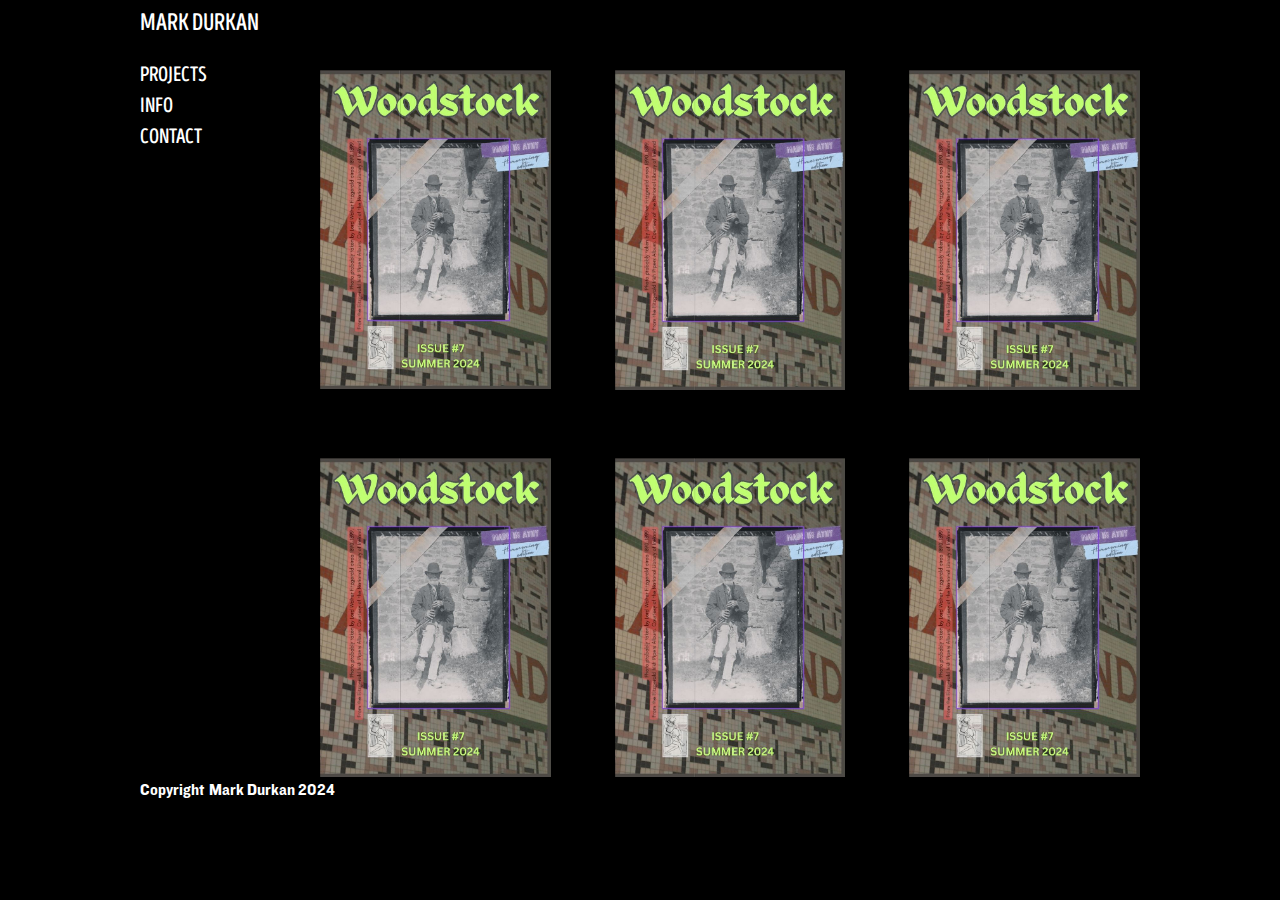
==== commit 0a5fab8d: "reworked home page to grid layout" ====
--- a/index.html
+++ b/index.html
@@ -3,12 +3,13 @@
 <head>
     <meta charset="UTF-8">
     <meta name="viewport" content="width=device-width, initial-scale=1.0">
-    <title>Woodstock</title>
     <link rel="stylesheet" href="style.css" />
+    <link rel="stylesheet" href="home-page-style.css" />
+    <title>Project Page Example</title>
 </head>
-<body> 
+<body>
     <header><a href="./index.html">MARK DURKAN</a></header>
-    <div class="projectContent">
+    <div class="projectBody">
         <nav>   
             <ul id="pageLinks">
                 <li id="projects" class="projects links">PROJECTS
@@ -25,96 +26,30 @@
                 <li class="contact links"><a href="./project-page.html">CONTACT</a></li>
             </ul>
         </nav>
-        <div>
-            <section id="hero">
-                    <div id="heroContent">
-                        <img id="poster" src="/media/woodstock poster.jpg"
-                            alt="Poster of Woodstock project" />
-                        <div id="projectContext">
-                                <div class="projectContextInfo">
-                                    <p id="projectTitle" class="heading">Woodstock Castle Press</p>
-                                    <p>Woodstock Castle Press is a community publishing
-                                        initiative exploring the social history and
-                                        culture of the communities that surround
-                                        Woodstock Castle.</p>
-                                </div>
-                                <div class="projectContextInfo">
-                                    <p><strong>Collaborator:</strong></p>
-                                    <p>Mary Jo Gilligan (Artist)</p>
-                                </div>
-                                <div class="projectContextInfo">
-                                    <p><strong>Context:</strong></p>
-                                    <p>Athy, Co. Kildare, Ireland</p>
-                                </div>
-                                <div class="projectContextInfo">
-                                    <p><underline>Funders:</underline></p>
-                                </div>
-                        </div>
-                    </div>
-            </section>
-            <main>
-                <section id="overview" class="projectContentSection">
-                    <h1 class="projectContentHeading">PROJECT OVERVIEW</h1>
-                        <img src="/media/woodstock poster.jpg" width="300px" height="auto"/>
-                        <div class="projectContentText">
-                            <p>Lorem Ipsum is simply dummy text of the printing and
-                                typesetting industry. Lorem Ipsum has been the
-                                industry's standard dummy text ever since the 1500s,
-                                when an unknown printer took a galley of type and
-                                scrambled it to make a type specimen book. It has
-                                survived not only five centuries, but also the leap
-                                into electronic typesetting, remaining essentially
-                                unchanged. It was popularised in the 1960s with the
-                                release of Letraset sheets containing Lorem Ipsum
-                                passages, and more recently with desktop publishing
-                                software like Aldus PageMaker including versions of
-                                Lorem Ipsum.
-                            </p>
-                            <p>
-                                Contrary to popular belief, Lorem Ipsum is not
-                                simply random text. It has roots in a piece of
-                                classical Latin literature from 45 BC, making
-                                it over 2000 years old. Richard McClintock, a
-                                Latin professor at Hampden-Sydney College in
-                                Virginia, looked up one of the more obscure
-                                Latin words, consectetur, from a Lorem Ipsum
-                                passage, and going through the cites of the
-                                word in classical literature, discovered the
-                                undoubtable source.
-                            </p>
-                        </div>
-                </section>
-                <section id="engagement" class="projectContentSection">
-                    <h2 class="projectContentHeading">PROJECT ENGAGEMENT</h2>
-                    <p>Lorem Ipsum is simply dummy text of the printing and
-                        typesetting industry. Lorem Ipsum has been the
-                        industry's standard dummy text ever since the 1500s,
-                        when an unknown printer took a galley of type and
-                        scrambled it to make a type specimen book. It has
-                        survived not only five centuries, but also the leap
-                        into electronic typesetting, remaining essentially
-                        unchanged. It was popularised in the 1960s with the
-                        release of Letraset sheets containing Lorem Ipsum
-                        passages, and more recently with desktop publishing
-                        software like Aldus PageMaker including versions of
-                        Lorem Ipsum.</p>
-                </section>
-                <section id="feedback" class="projectContentSection">
-                    <h2 class="projectContentHeading">PROJECT FEEDBACK</h2>
-                    <p>Lorem Ipsum is simply dummy text of the printing and
-                        typesetting industry. Lorem Ipsum has been the
-                        industry's standard dummy text ever since the 1500s,
-                        when an unknown printer took a galley of type and
-                        scrambled it to make a type specimen book. It has
-                        survived not only five centuries, but also the leap
-                        into electronic typesetting, remaining essentially
-                        unchanged. It was popularised in the 1960s with the
-                        release of Letraset sheets containing Lorem Ipsum
-                        passages, and more recently with desktop publishing
-                        software like Aldus PageMaker including versions of
-                        Lorem Ipsum.</p>
-                </section>
-            </main>
+        <div class="projectContent">
+            
+
+                <main class="home-page-content">
+                    <card>
+                     <a href="/project-page.html"><img src="media/woodstock poster.jpg"/></a>
+                    </card>
+                    <card>
+                    <a href="/project-page.html"><img src="media/woodstock poster.jpg"/></a>
+                    </card>
+                    <card>
+                    <a href="/project-page.html"><img src="media/woodstock poster.jpg"/></a>
+                    </card>
+                    <card>
+                    <a href="/project-page.html"><img src="media/woodstock poster.jpg"/></a>
+                    </card>
+                    <card>
+                    <a href="/project-page.html"><img src="media/woodstock poster.jpg"/></a>
+                    </card>
+                    <card>
+                    <a href="/project-page.html"><img src="media/woodstock poster.jpg"/></a>
+                    </card>
+                 </main>
+
         </div>
     </div> 
     <footer>Copyright Mark Durkan 2024</footer>
--- a/home-page-style.css
+++ b/home-page-style.css
@@ -0,0 +1,4 @@
+.home-page-content{
+    display: grid;
+    grid-template-columns: 1fr 1fr 1fr;
+}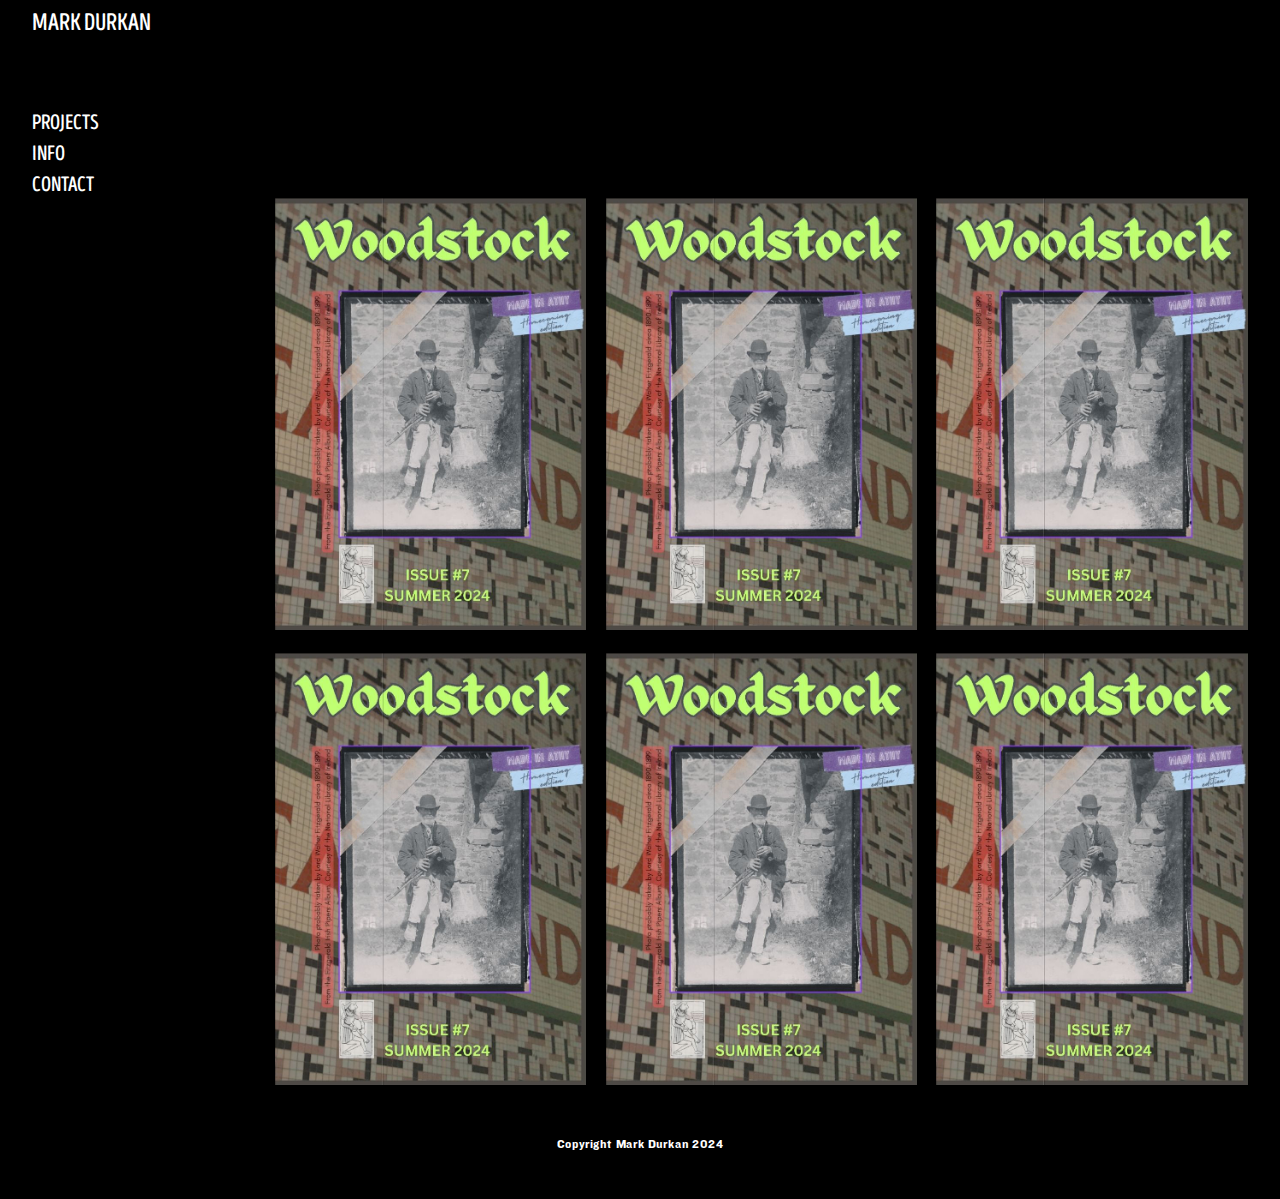
==== commit e26b672d: "adjusting styles for main and project pages" ====
--- a/index.html
+++ b/index.html
@@ -26,31 +26,38 @@
                 <li class="contact links"><a href="./project-page.html">CONTACT</a></li>
             </ul>
         </nav>
-        <div class="projectContent">
-            
-
-                <main class="home-page-content">
-                    <card>
-                     <a href="/project-page.html"><img src="media/woodstock poster.jpg"/></a>
-                    </card>
-                    <card>
-                    <a href="/project-page.html"><img src="media/woodstock poster.jpg"/></a>
-                    </card>
-                    <card>
-                    <a href="/project-page.html"><img src="media/woodstock poster.jpg"/></a>
-                    </card>
-                    <card>
-                    <a href="/project-page.html"><img src="media/woodstock poster.jpg"/></a>
-                    </card>
-                    <card>
-                    <a href="/project-page.html"><img src="media/woodstock poster.jpg"/></a>
-                    </card>
-                    <card>
-                    <a href="/project-page.html"><img src="media/woodstock poster.jpg"/></a>
-                    </card>
-                 </main>
-
-        </div>
+        <main class="home-page-content">
+            <card>
+                <a href="/project-page.html">
+                    <img src="media/woodstock poster.jpg"/>
+                </a>
+            </card>
+            <card>
+                <a href="/project-page.html">
+                    <img src="media/woodstock poster.jpg"/>
+                </a>
+            </card>
+            <card>
+                <a href="/project-page.html">
+                    <img src="media/woodstock poster.jpg"/>
+                </a>
+            </card>
+            <card>
+                <a href="/project-page.html">
+                    <img src="media/woodstock poster.jpg"/>
+                </a>
+            </card>
+            <card>
+                <a href="/project-page.html">
+                    <img src="media/woodstock poster.jpg"/>
+                </a>
+            </card>
+            <card>
+                <a href="/project-page.html">
+                    <img src="media/woodstock poster.jpg"/>
+                </a>
+            </card>
+        </main>
     </div> 
     <footer>Copyright Mark Durkan 2024</footer>
     <script src="script.js"></script>
--- a/style.css
+++ b/style.css
@@ -29,7 +29,7 @@
     background: black;
     color: white;
     width: 95%;
-    max-width: 1000px;
+    max-width: 1400px;
     margin: 0 auto;
     display: flex;
     flex-direction: column;
@@ -38,6 +38,7 @@
 header {
     font-family: 'HeaderFont', sans-serif;
     font-size: 1.5rem;
+    padding-bottom: 3rem;
     /* border: solid 1px yellow; */
 }
 h1, h2, h3, h4, h5, h6 {
@@ -53,7 +54,7 @@
     /* border: solid 1px red; */
     display: grid;
     grid-template-columns: 1fr 5fr;
-    gap: 1rem;
+    gap: 3rem;
 }
 nav {
     /* border: solid 1px blue; */
@@ -149,36 +150,6 @@
     align-items: center;
     gap: 4rem;
 }
-/* THE MAIN CONTENT OF THE PROJECT PAGE */
-.projectContent {
-    /* border: solid 1px yellow; */
-}
-.projectContentSection{
-    /* border: solid 1px blue; */
-    display: grid;
-    grid-template-columns: 1fr;
-    width: 100%;
-}
-.projectContentHeading {
-    /* border: solid 1px green; */
-    text-align: center;
-    margin-bottom: 1rem;
-}
-.projectContentText {
-    width: 90%;
-    margin: 0 auto;
-    margin-bottom: .5rem;
-    /* border: 1px solid lightblue; */
-    
-}
-.projectContentImages {
-    display: grid;
-    grid-template-columns: 1fr 1fr;
-    gap: 1rem;
-    align-items: end;
-    max-width: 100%;
-    margin: 0 auto;
-}
 
 img {
     /* border: 1px solid white; */
@@ -200,3 +171,10 @@
     cursor: pointer;
     outline: none;
   }
+
+  /* footer */
+  footer {
+    padding: 3rem;
+    text-align: center;
+    font-size: clamp(.7rem, 1vw, 1rem);
+  }--- a/home-page-style.css
+++ b/home-page-style.css
@@ -1,4 +1,13 @@
+body {
+    max-width: 1400px;
+}
+/* THE MAIN CONTENT OF THE PROJECT PAGE */
 .home-page-content{
     display: grid;
+    gap: 1.2rem;
     grid-template-columns: 1fr 1fr 1fr;
-}+    justify-content:space-between ;
+    padding: 0;
+    padding-top: 7rem;
+}
+
